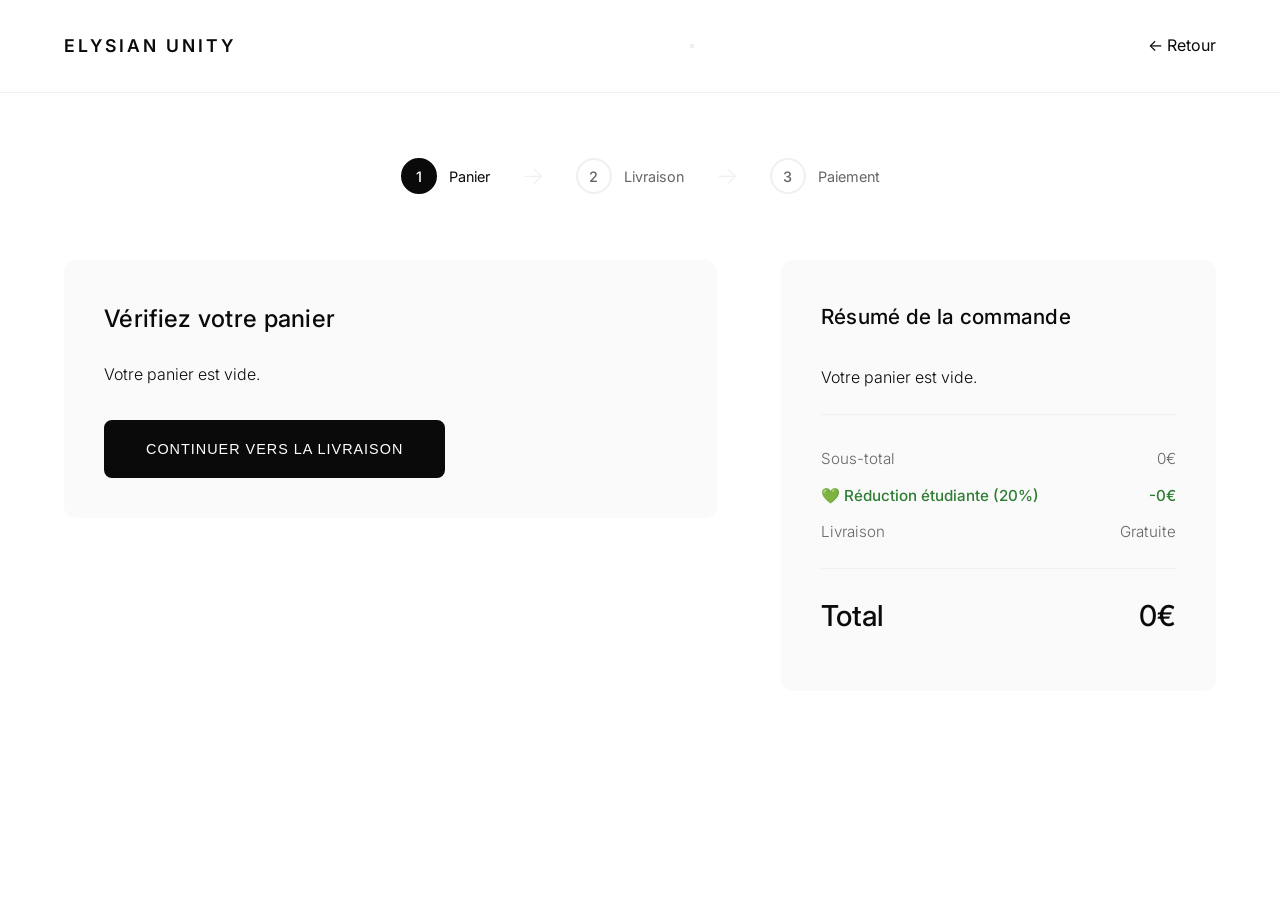
==== cart/checkout.html @ bc94ec1a "feat: add full legal pages + fix student discount & checkout total calculation" ====
<!DOCTYPE html>
<html lang="fr">
<head>
    <meta charset="UTF-8">
    <meta name="viewport" content="width=device-width, initial-scale=1.0">
    <meta http-equiv="Content-Security-Policy" content="script-src 'self' https://js.stripe.com https://cdn.jsdelivr.net; connect-src 'self' https://api.stripe.com; object-src 'none';">
    <title>Checkout - Elysian Unity</title>
    <link href="https://fonts.googleapis.com/css2?family=Inter:wght@300;400;500;600;700&display=swap" rel="stylesheet">
    <link rel="stylesheet" href="/cart/checkout.css">
    <link rel="icon" type="image/png" href="/public/favicon.png">
</head>
<body>
    <!-- Header -->
    <header>
        <nav>
            <div class="logo">ELYSIAN UNITY</div>
            <button id="nav-toggle" class="hamburger" aria-expanded="false" aria-controls="nav-menu" aria-label="Ouvrir le menu">
                <span class="hamburger-box">
                    <span class="hamburger-inner"></span>
                </span>
            </button>
            <div id="nav-menu" class="nav-menu">
                <a href="/" class="back-link">← Retour</a>
            </div>
        </nav>
    </header>

    <!-- Main Container -->
    <div class="checkout-container">
        <!-- Progress Steps -->
        <div class="progress-steps">
            <div class="step active" id="step1-indicator">
                <span class="step-number">1</span>
                <span>Panier</span>
            </div>
            <span class="step-arrow">→</span>
            <div class="step" id="step2-indicator">
                <span class="step-number">2</span>
                <span>Livraison</span>
            </div>
            <span class="step-arrow">→</span>
            <div class="step" id="step3-indicator">
                <span class="step-number">3</span>
                <span>Paiement</span>
            </div>
        </div>

        <!-- Main Grid -->
        <div class="checkout-grid">
            <!-- Left: Forms -->
            <div class="checkout-main">
                
                <!-- STEP 1: Cart Review -->
                <div class="section" id="step1">
                    <h2 class="section-title">Vérifiez votre panier</h2>
                    
                    <div class="cart-items-list">
                        <!-- Example item (JS will populate) -->
                        <div class="cart-item-mini">
                            <img src="data:image/svg+xml,%3Csvg xmlns='http://www.w3.org/2000/svg' width='60' height='60'%3E%3Crect fill='%23e8e8e8' width='60' height='60'/%3E%3Ctext x='50%25' y='50%25' text-anchor='middle' dy='.3em' fill='%23999' font-size='24'%3E👕%3C/text%3E%3C/svg%3E" alt="Product">
                            <div class="info">
                                <h4>Hoodie Signature Edition</h4>
                                <div class="details">Taille: L • Noir • Qté: 1</div>
                            </div>
                            <div class="price">55€</div>
                        </div>
                    </div>

                    <button class="btn" data-go-step="2">Continuer vers la livraison</button>
                </div>

                <!-- STEP 2: Shipping Info -->
                <div class="section hidden" id="step2">
                    <h2 class="section-title">Informations de livraison</h2>
                    
                    <form id="shippingForm">
                        <div class="field">
                            <label for="fullName">Nom complet *</label>
                            <input type="text" id="fullName" placeholder="Prénom Nom" required>
                        </div>

                        <div class="field-row">
                            <div class="field">
                                <label for="email">Email *</label>
                                <input type="email" id="email" placeholder="exemple@email.com" required>
                            </div>
                            <div class="field">
                                <label for="phone">Téléphone</label>
                                <input type="tel" id="phone" placeholder="06 12 34 56 78">
                            </div>
                        </div>

                        <div class="field">
                            <label for="address">Adresse *</label>
                            <input type="text" id="address" placeholder="Rue, numéro" required>
                        </div>

                        <div class="field-row">
                            <div class="field">
                                <label for="city">Ville *</label>
                                <input type="text" id="city" placeholder="Paris" required>
                            </div>
                            <div class="field">
                                <label for="postal">Code postal *</label>
                                <input type="text" id="postal" placeholder="75001" required>
                            </div>
                        </div>

                        <!-- Student Discount Section -->
                        <div style="margin-top: 2rem; padding: 1.5rem; background: #f5f9f5; border-radius: 8px; border-left: 4px solid #2e7d32;">
                            <label style="display: flex; align-items: flex-start; gap: 0.75rem; cursor: pointer;">
                                <input type="checkbox" id="isStudent" style="width: 20px; height: 20px; margin-top: 2px; cursor: pointer;">
                                <div>
                                    <div style="font-weight: 500; color: var(--text); margin-bottom: 0.25rem;">💚 Je suis étudiant(e)</div>
                                    <div style="font-size: 0.85rem; color: var(--text-muted);">
                                        Bénéficiez de <strong>20% de réduction</strong> avec une adresse email universitaire.
                                    </div>
                                </div>
                            </label>
                            <div id="studentHint" style="display: none; margin-top: 0.75rem; padding: 0.75rem; background: white; border-radius: 6px; font-size: 0.85rem; color: #2e7d32; border: 1px solid #c8e6c9;">
                                ✓ Votre email semble être universitaire. La réduction sera appliquée !
                            </div>
                            <div id="studentWarning" style="display: none; margin-top: 0.75rem; padding: 0.75rem; background: #fff3cd; border-radius: 6px; font-size: 0.85rem; color: #856404; border: 1px solid #ffc107;">
                                ⚠ Nous n'avons pas reconnu d'email universitaire. Veuillez utiliser une adresse avec un domaine comme : .edu, .etu, .student, .univ-, .ac-
                            </div>
                        </div>

                        <div style="display: flex; gap: 1rem; margin-top: 2rem;">
                            <button type="button" class="btn btn-secondary" data-go-step="1">← Retour</button>
                            <button type="button" class="btn" data-go-step="3">Continuer vers le paiement</button>
                        </div>
                    </form>
                </div>

                <!-- STEP 3: Payment -->
                <div class="section hidden" id="step3">
                    <h2 class="section-title">Paiement sécurisé</h2>
                    
                    <p style="color: var(--muted); margin-bottom: 1.5rem; font-size: 0.95rem;">
                        Paiement géré par Stripe. Vos informations bancaires ne sont jamais stockées.
                    </p>

                    <form id="paymentForm">
                        <div class="field">
                            <label>Carte bancaire</label>
                            <div id="card-element" class="card-element">
                                <!-- Stripe Element injected here -->
                            </div>
                            <div id="card-errors" style="color: #d32f2f; font-size: 0.85rem; margin-top: 0.5rem;"></div>
                        </div>

                        <div style="display: flex; gap: 1rem; margin-top: 2rem;">
                            <button type="button" class="btn btn-secondary" data-go-step="2">← Retour</button>
                            <button type="submit" class="btn" id="payBtn">Payer maintenant</button>
                        </div>

                        <p style="color: var(--muted); font-size: 0.85rem; margin-top: 1rem; text-align: center;">
                            En cliquant sur "Payer", vous acceptez nos conditions de vente.
                        </p>
                    </form>
                </div>

            </div>

            <!-- Right: Summary -->
            <div class="checkout-summary">
                <h2 class="summary-title">Résumé de la commande</h2>
                <div class="summary-items" id="summaryItems">
                    <!-- JS will populate -->
                </div>
                <div class="summary-row">
                    <span>Sous-total</span>
                    <span id="subtotal">0€</span>
                </div>
                <div class="summary-row" id="studentDiscount" style="display: none;">
                    <span>💚 Réduction étudiante (20%)</span>
                    <span class="discount-value">-0€</span>
                </div>
                <div class="summary-row">
                    <span>Livraison</span>
                    <span id="shipping">4€</span>
                </div>
                <div class="summary-row total">
                    <span>Total</span>
                    <span id="total">0€</span>
                </div>
            </div>
        </div>
    </div>

    <!-- Success Modal -->
    <div class="modal-overlay" id="successModal">
        <div class="modal">
            <h2>🎉 Commande validée !</h2>
            <p>Merci pour votre achat. Vous recevrez un email de confirmation sous peu.</p>
            <button class="btn" id="btnReturnHome">Retour à l'accueil</button>
        </div>
    </div>

    <!-- Stripe JS -->
    <script src="https://js.stripe.com/v3/"></script>
    <!-- Inline checkout logic moved to /cart/checkout.js to comply with CSP -->
    <script src="/main.js"></script>
    <script src="/cart/checkout.js"></script>
    <script src="/cart/render-cart.js"></script>
    <script src="/payment/payment.js"></script>

</body>
</html>
---- cart/checkout.css ----
* {
            box-sizing: border-box;
            margin: 0;
            padding: 0;
        }

        :root {
            --text: #0a0a0a;
            --muted: #666;
            --bg: #ffffff;
            --bg-subtle: #fafafa;
            --border: #f0f0f0;
            --accent: #0a0a0a;
            --success: #2e7d32;
        }

        body {
            font-family: 'Inter', sans-serif;
            background: var(--bg);
            color: var(--text);
            line-height: 1.6;
            font-weight: 300;
        }

        /* Header */
        header {
            background: rgba(255, 255, 255, 0.95);
            backdrop-filter: blur(20px);
            padding: 2rem 5%;
            border-bottom: 1px solid var(--border);
        }

        nav {
            display: flex;
            justify-content: space-between;
            align-items: center;
            max-width: 1400px;
            margin: 0 auto;
        }

        .logo {
            font-size: 1.1rem;
            font-weight: 600;
            letter-spacing: 3px;
            text-transform: uppercase;
        }

        .back-link {
            color: var(--text);
            text-decoration: none;
            font-weight: 400;
            transition: opacity 0.3s;
        }

        .back-link:hover {
            opacity: 0.6;
        }

        /* Container */
        .checkout-container {
            max-width: 1400px;
            margin: 0 auto;
            padding: 4rem 5%;
        }

        /* Progress Steps */
        .progress-steps {
            display: flex;
            justify-content: center;
            align-items: center;
            gap: 2rem;
            margin-bottom: 4rem;
        }

        .step {
            display: flex;
            align-items: center;
            gap: 0.75rem;
            color: var(--muted);
            font-size: 0.9rem;
            font-weight: 400;
        }

        .step-number {
            width: 36px;
            height: 36px;
            border-radius: 50%;
            border: 2px solid var(--border);
            display: flex;
            align-items: center;
            justify-content: center;
            font-weight: 500;
        }

        .step.active {
            color: var(--text);
        }

        .step.active .step-number {
            background: var(--accent);
            color: white;
            border-color: var(--accent);
        }

        .step.completed .step-number {
            background: var(--success);
            color: white;
            border-color: var(--success);
        }

        .step-arrow {
            color: var(--border);
            font-size: 1.5rem;
        }

        /* Main Grid */
        .checkout-grid {
            display: grid;
            grid-template-columns: 1.5fr 1fr;
            gap: 4rem;
            align-items: start;
        }

        /* Left Column - Forms */
        .checkout-main {
            display: flex;
            flex-direction: column;
            gap: 2rem;
        }

        .section {
            background: var(--bg-subtle);
            padding: 2.5rem;
            border-radius: 12px;
        }

        .section.hidden {
            display: none;
        }

        .section-title {
            font-size: 1.5rem;
            font-weight: 500;
            margin-bottom: 1.5rem;
            letter-spacing: 0.3px;
        }

        /* Form Fields */
        .field {
            margin-bottom: 1.25rem;
        }

        .field label {
            display: block;
            font-size: 0.9rem;
            margin-bottom: 0.5rem;
            color: var(--muted);
            font-weight: 400;
        }

        .field input,
        .field textarea {
            width: 100%;
            padding: 1rem;
            border: 1px solid var(--border);
            border-radius: 8px;
            font-size: 1rem;
            font-family: inherit;
            background: white;
            transition: border-color 0.3s;
        }

        .field input:focus,
        .field textarea:focus {
            outline: none;
            border-color: var(--accent);
        }

        .field-row {
            display: grid;
            grid-template-columns: 1fr 1fr;
            gap: 1rem;
        }

        /* Cart Items in Step 1 */
        .cart-items-list {
            display: flex;
            flex-direction: column;
            gap: 1rem;
            margin-bottom: 2rem;
        }

        .cart-item-mini {
            display: flex;
            align-items: center;
            gap: 1rem;
            padding: 1rem;
            background: white;
            border-radius: 8px;
        }

        .cart-item-mini img {
            width: 60px;
            height: 60px;
            object-fit: cover;
            border-radius: 6px;
            background: #e8e8e8;
        }

        .cart-item-mini .info {
            flex: 1;
        }

        .cart-item-mini .info h4 {
            font-size: 1rem;
            font-weight: 500;
            margin-bottom: 0.25rem;
        }

        .cart-item-mini .info .details {
            font-size: 0.85rem;
            color: var(--muted);
        }

        .cart-item-mini .price {
            font-weight: 500;
        }

        /* Buttons */
        .btn {
            padding: 1.2rem 2.5rem;
            background: var(--accent);
            color: white;
            border: 2px solid var(--accent);
            border-radius: 8px;
            font-size: 0.9rem;
            font-weight: 500;
            letter-spacing: 1px;
            text-transform: uppercase;
            cursor: pointer;
            transition: all 0.4s;
        }

        .btn:hover {
            background: white;
            color: var(--accent);
        }

        .btn-secondary {
            background: white;
            color: var(--accent);
            border: 2px solid var(--border);
        }

        .btn-secondary:hover {
            border-color: var(--accent);
        }

        /* Right Column - Summary */
        .checkout-summary {
            position: sticky;
            top: 120px;
            background: var(--bg-subtle);
            padding: 2.5rem;
            border-radius: 12px;
        }

        .summary-title {
            font-size: 1.3rem;
            font-weight: 500;
            margin-bottom: 2rem;
            letter-spacing: 0.3px;
        }

        .summary-items {
            margin-bottom: 2rem;
            padding-bottom: 1.5rem;
            border-bottom: 1px solid var(--border);
        }

        .summary-item {
            display: flex;
            justify-content: space-between;
            margin-bottom: 1rem;
            font-size: 0.95rem;
        }

        .summary-row {
            display: flex;
            justify-content: space-between;
            margin-bottom: 0.75rem;
            color: var(--muted);
            font-size: 0.95rem;
        }

        .summary-row.total {
            font-size: 1.8rem;
            font-weight: 500;
            color: var(--text);
            margin-top: 1.5rem;
            padding-top: 1.5rem;
            border-top: 1px solid var(--border);
        }

        /* Student discount row styling */
        #studentDiscount {
            display: flex !important;
            justify-content: space-between;
            margin-bottom: 0.75rem;
            color: #2e7d32;
            font-weight: 500;
            font-size: 0.95rem;
        }

        #studentDiscount.hidden {
            display: none !important;
        }

        .student-badge {
            display: inline-block;
            padding: 0.4rem 1rem;
            background: var(--success);
            color: white;
            border-radius: 20px;
            font-size: 0.8rem;
            font-weight: 500;
            margin-top: 1rem;
        }

        /* Stripe Card Element */
        .card-element {
            padding: 1rem;
            border: 1px solid var(--border);
            border-radius: 8px;
            background: white;
        }

        /* Success Modal */
        .modal-overlay {
            position: fixed;
            inset: 0;
            background: rgba(0, 0, 0, 0.5);
            display: none;
            align-items: center;
            justify-content: center;
            z-index: 9999;
        }

        .modal-overlay.show {
            display: flex;
        }

        .modal {
            background: white;
            padding: 3rem;
            border-radius: 12px;
            max-width: 500px;
            text-align: center;
        }

        .modal h2 {
            font-size: 2rem;
            font-weight: 500;
            margin-bottom: 1rem;
        }

        .modal p {
            color: var(--muted);
            margin-bottom: 2rem;
        }

        /* Responsive */
        @media (max-width: 1024px) {
            .checkout-grid {
                grid-template-columns: 1fr;
            }

            .checkout-summary {
                position: static;
            }
        }

        @media (max-width: 768px) {
            .progress-steps {
                flex-direction: column;
                gap: 0.5rem;
            }

            .step-arrow {
                display: none;
            }

            .field-row {
                grid-template-columns: 1fr;
            }
        }

        /* Extra small: tighten paddings and make actions full-width */
        @media (max-width: 480px) {
            .checkout-container { padding: 1.5rem; }
            .section { padding: 1rem; border-radius: 10px; }
            .btn { width: 100%; padding: 0.9rem; }
            .field input, .field textarea { padding: 0.85rem; }
            .cart-item-mini { padding: 0.75rem; gap: 0.6rem; }
            .cart-item-mini img { width: 48px; height: 48px; }
            .summary-title { font-size: 1.1rem; }
            .summary-row.total { font-size: 1.35rem; }
            .modal { padding: 2rem; margin: 1rem; max-width: calc(100% - 2rem); }
        }
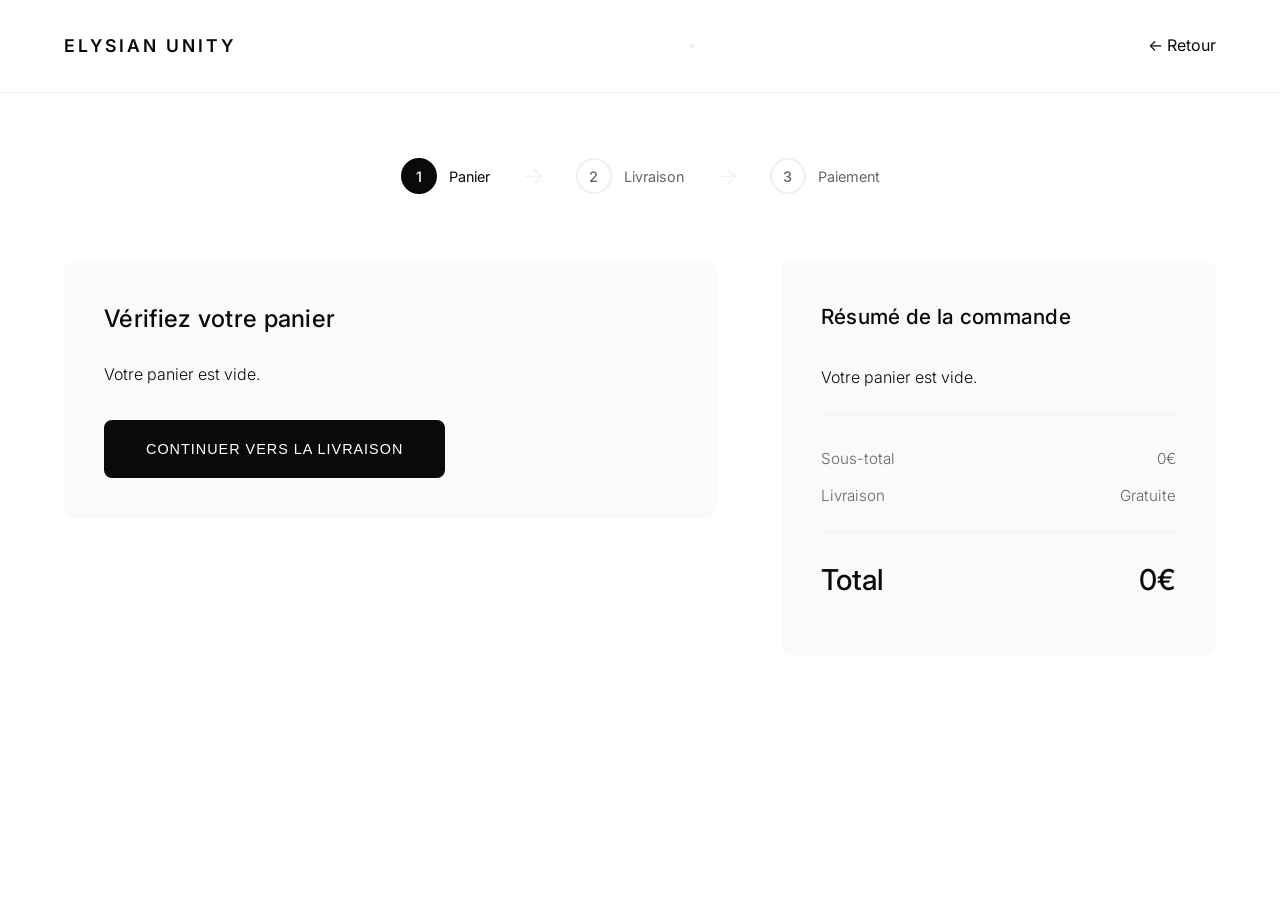
==== commit 91bf906e: "feat: implement first order discount and update checkout logic" ====
--- a/cart/checkout.html
+++ b/cart/checkout.html
@@ -3,7 +3,11 @@
 <head>
     <meta charset="UTF-8">
     <meta name="viewport" content="width=device-width, initial-scale=1.0">
-    <meta http-equiv="Content-Security-Policy" content="script-src 'self' https://js.stripe.com https://cdn.jsdelivr.net; connect-src 'self' https://api.stripe.com; object-src 'none';">
+    <meta http-equiv="Content-Security-Policy" content="
+        script-src 'self' https://js.stripe.com https://cdn.jsdelivr.net 'unsafe-inline';
+        connect-src 'self' https://api.stripe.com https://elysian-unity-backend.onrender.com;
+        object-src 'none';
+        ">
     <title>Checkout - Elysian Unity</title>
     <link href="https://fonts.googleapis.com/css2?family=Inter:wght@300;400;500;600;700&display=swap" rel="stylesheet">
     <link rel="stylesheet" href="/cart/checkout.css">
@@ -106,25 +110,19 @@
                             </div>
                         </div>
 
-                        <!-- Student Discount Section -->
+                        <!-- Discount Section -->
+
                         <div style="margin-top: 2rem; padding: 1.5rem; background: #f5f9f5; border-radius: 8px; border-left: 4px solid #2e7d32;">
                             <label style="display: flex; align-items: flex-start; gap: 0.75rem; cursor: pointer;">
-                                <input type="checkbox" id="isStudent" style="width: 20px; height: 20px; margin-top: 2px; cursor: pointer;">
+                                <input type="checkbox" id="isFirstOrder" style="width: 20px; height: 20px; margin-top: 2px; cursor: pointer;">
                                 <div>
-                                    <div style="font-weight: 500; color: var(--text); margin-bottom: 0.25rem;">💚 Je suis étudiant(e)</div>
+                                    <div style="font-weight: 500; color: var(--text); margin-bottom: 0.25rem;">Première commande</div>
                                     <div style="font-size: 0.85rem; color: var(--text-muted);">
-                                        Bénéficiez de <strong>20% de réduction</strong> avec une adresse email universitaire.
+                                        Bénéficiez de <strong>10% de réduction</strong> sur votre première commande.
                                     </div>
                                 </div>
                             </label>
-                            <div id="studentHint" style="display: none; margin-top: 0.75rem; padding: 0.75rem; background: white; border-radius: 6px; font-size: 0.85rem; color: #2e7d32; border: 1px solid #c8e6c9;">
-                                ✓ Votre email semble être universitaire. La réduction sera appliquée !
-                            </div>
-                            <div id="studentWarning" style="display: none; margin-top: 0.75rem; padding: 0.75rem; background: #fff3cd; border-radius: 6px; font-size: 0.85rem; color: #856404; border: 1px solid #ffc107;">
-                                ⚠ Nous n'avons pas reconnu d'email universitaire. Veuillez utiliser une adresse avec un domaine comme : .edu, .etu, .student, .univ-, .ac-
-                            </div>
-                        </div>
-
+                        </div> 
                         <div style="display: flex; gap: 1rem; margin-top: 2rem;">
                             <button type="button" class="btn btn-secondary" data-go-step="1">← Retour</button>
                             <button type="button" class="btn" data-go-step="3">Continuer vers le paiement</button>
@@ -172,8 +170,8 @@
                     <span>Sous-total</span>
                     <span id="subtotal">0€</span>
                 </div>
-                <div class="summary-row" id="studentDiscount" style="display: none;">
-                    <span>💚 Réduction étudiante (20%)</span>
+                <div class="summary-row" id="firstOrderDiscount" style="display: none;">
+                    <span>🎁 Réduction première commande (10%)</span>
                     <span class="discount-value">-0€</span>
                 </div>
                 <div class="summary-row">
@@ -197,6 +195,10 @@
         </div>
     </div>
 
+    <!-- Set Stripe key -->
+    <script>
+        window.STRIPE_PUBLISHABLE_KEY = "pk_test_51SUAPzEKOGRXmBxBNsOq0NUEMrarNnXxTa4a9i3x2IJYCYBiQ8HEklmfXH2jAAToyV6PpnUZhqtDkRkRnLEIM5pN00sYptIAup";
+    </script>
     <!-- Stripe JS -->
     <script src="https://js.stripe.com/v3/"></script>
     <!-- Inline checkout logic moved to /cart/checkout.js to comply with CSP -->
